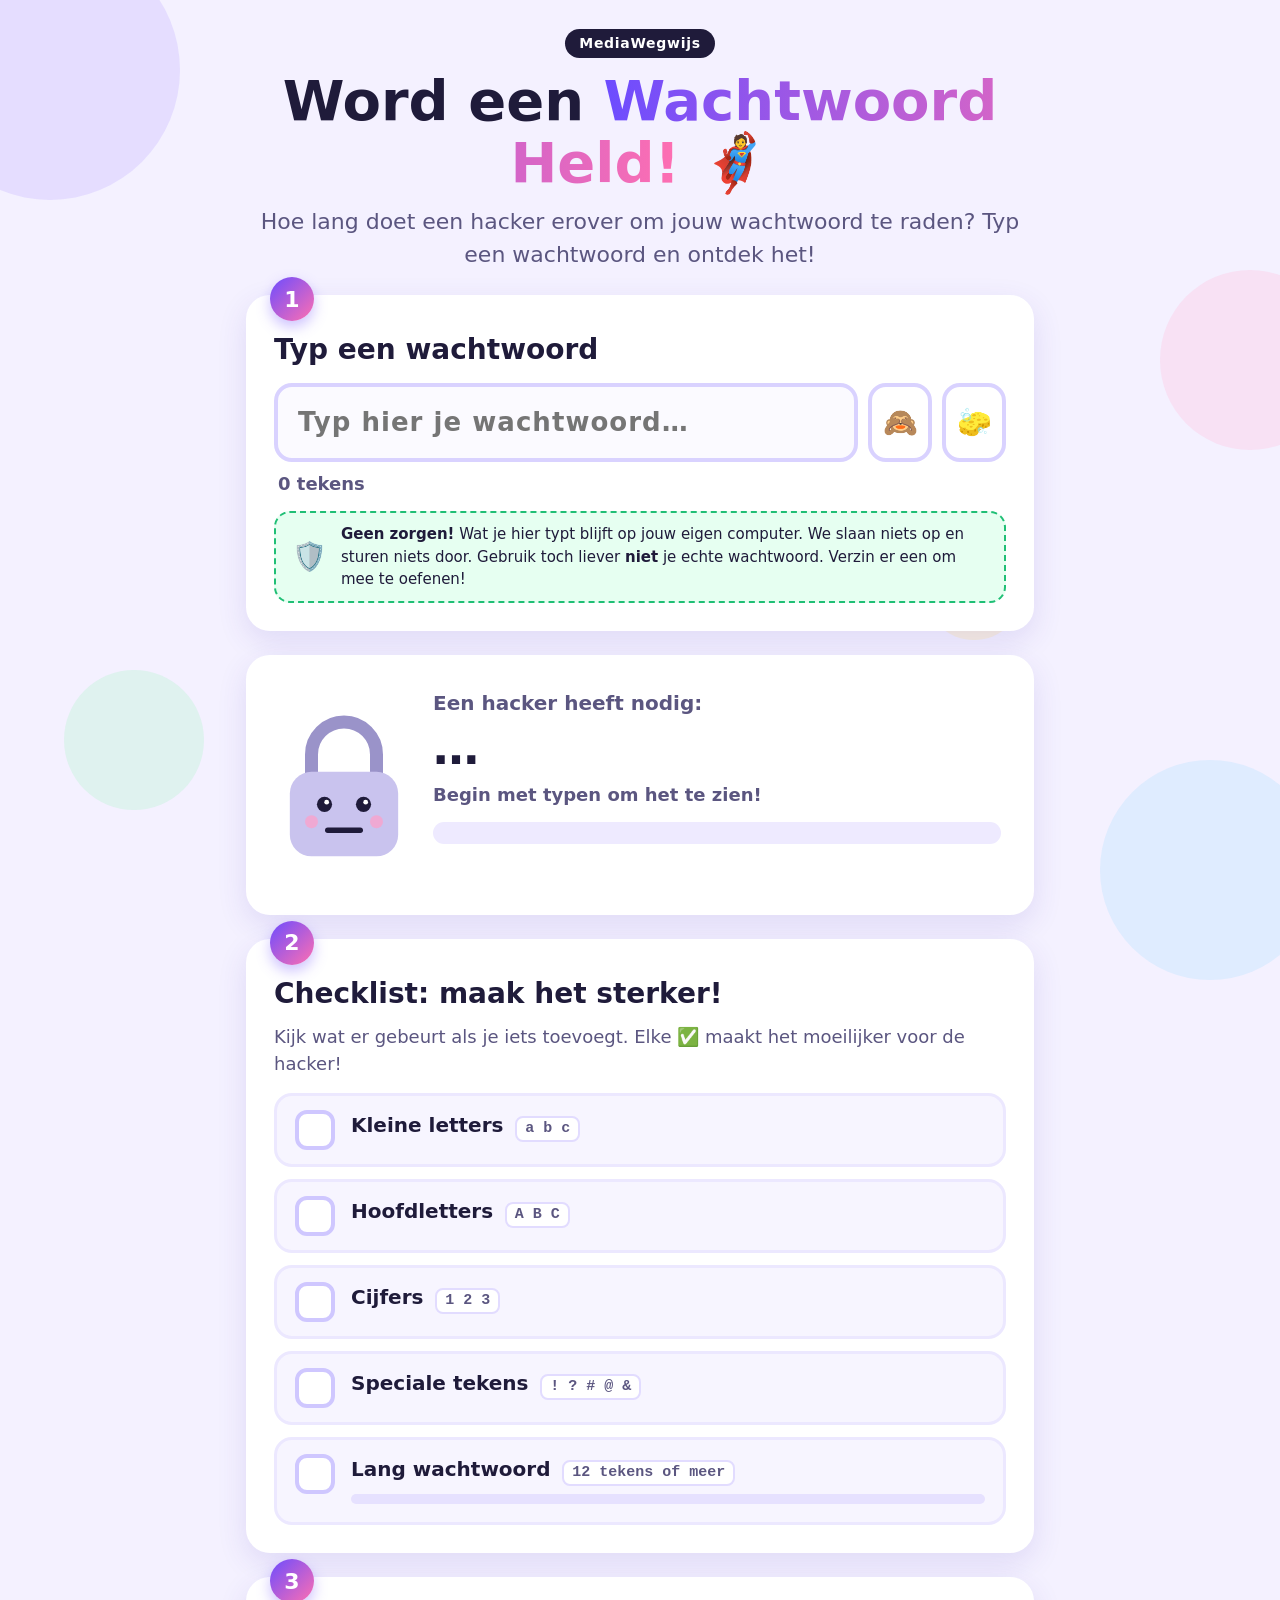
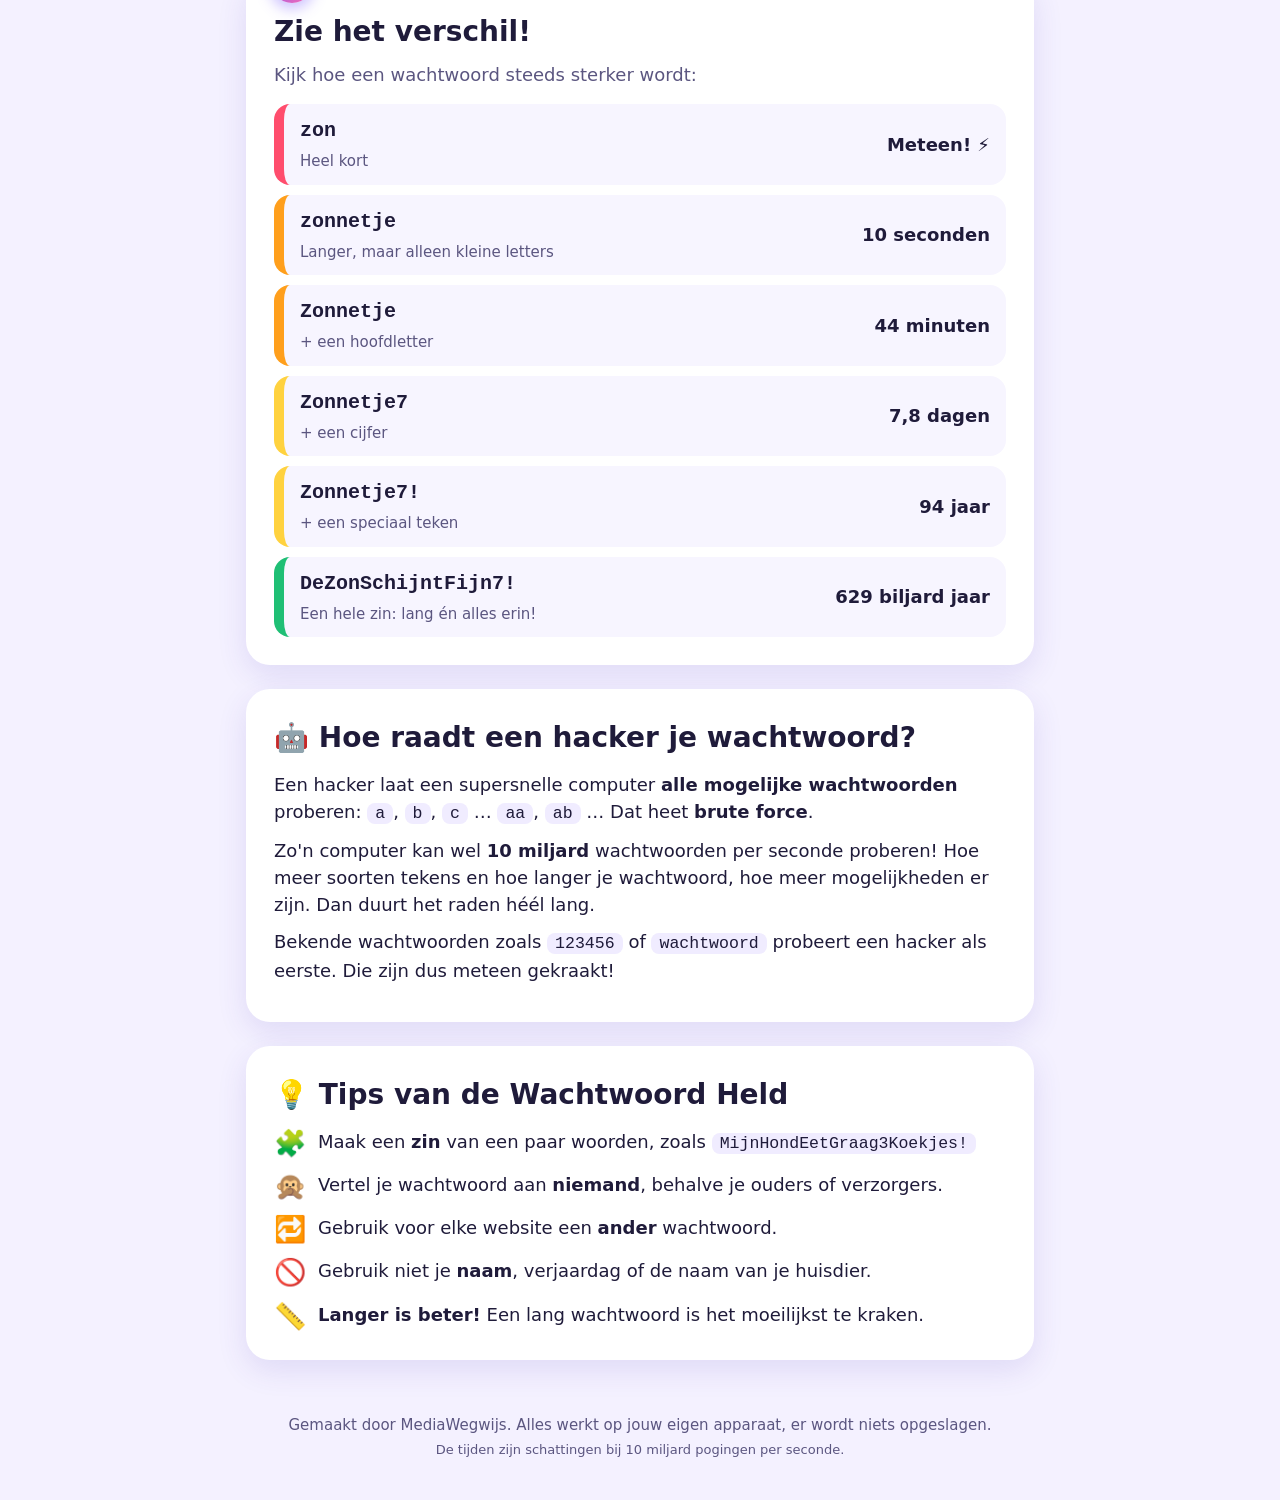
==== index.html @ 79ea448f "Wachtwoord Held website voor basisschoolkinderen Co-authored-by: Copilot <223556219+Copilot@users.no" ====
<!DOCTYPE html>
<html lang="nl">
<head>
  <meta charset="UTF-8">
  <meta name="viewport" content="width=device-width, initial-scale=1">
  <!-- Alles draait lokaal: geen verbindingen naar buiten toegestaan -->
  <meta http-equiv="Content-Security-Policy" content="default-src 'self'; connect-src 'none'; form-action 'none'; img-src 'self' data:; style-src 'self'; script-src 'self'; base-uri 'none'">
  <meta name="referrer" content="no-referrer">
  <meta name="description" content="Leer hoe je een supersterk wachtwoord maakt! Zie hoe lang een hacker erover doet om jouw wachtwoord te raden.">
  <title>Wachtwoord Held 🔐 MediaWegwijs</title>
  <link rel="icon" href="data:image/svg+xml,<svg xmlns='http://www.w3.org/2000/svg' viewBox='0 0 100 100'><text y='.9em' font-size='90'>🔐</text></svg>">
  <link rel="stylesheet" href="style.css">
</head>
<body>
  <div class="bg-shapes" aria-hidden="true">
    <span></span><span></span><span></span><span></span><span></span>
  </div>

  <header class="hero">
    <p class="badge">MediaWegwijs</p>
    <h1>Word een <span class="highlight">Wachtwoord Held!</span> 🦸</h1>
    <p class="lead">Hoe lang doet een hacker erover om jouw wachtwoord te raden? Typ een wachtwoord en ontdek het!</p>
  </header>

  <main>
    <!-- Stap 1 -->
    <section class="card step" aria-labelledby="stap1-titel">
      <div class="step-number" aria-hidden="true">1</div>
      <h2 id="stap1-titel">Typ een wachtwoord</h2>
      <div class="input-row">
        <label for="password" class="visually-hidden">Wachtwoord</label>
        <input id="password" type="password" placeholder="Typ hier je wachtwoord…"
               autocomplete="off" autocapitalize="off" autocorrect="off" spellcheck="false"
               data-lpignore="true" data-1p-ignore data-form-type="other" maxlength="128">
        <button type="button" id="toggle" class="icon-btn" aria-pressed="false" aria-label="Laat wachtwoord zien">
          <span aria-hidden="true">🙈</span>
        </button>
        <button type="button" id="clear" class="icon-btn" aria-label="Wis wachtwoord">
          <span aria-hidden="true">🧽</span>
        </button>
      </div>
      <p class="char-count"><span id="length">0</span> tekens</p>
      <div class="privacy" role="note">
        <span class="privacy-icon" aria-hidden="true">🛡️</span>
        <p><strong>Geen zorgen!</strong> Wat je hier typt blijft op jouw eigen computer. We slaan niets op en sturen niets door. Gebruik toch liever <strong>niet</strong> je echte wachtwoord. Verzin er een om mee te oefenen!</p>
      </div>
    </section>

    <!-- Resultaat -->
    <section class="card result" id="result" aria-labelledby="result-titel" data-level="none">
      <div class="mascot-wrap">
        <svg class="mascot" viewBox="0 0 120 140" aria-hidden="true">
          <path class="shackle" d="M30 62 V42 a30 30 0 0 1 60 0 V62" fill="none" stroke-width="12" stroke-linecap="round"/>
          <rect class="body" x="10" y="58" width="100" height="78" rx="20"/>
          <circle cx="42" cy="88" r="7" fill="#1f1b3a"/>
          <circle cx="78" cy="88" r="7" fill="#1f1b3a"/>
          <circle cx="44" cy="86" r="2.2" fill="#fff"/>
          <circle cx="80" cy="86" r="2.2" fill="#fff"/>
          <circle class="cheek" cx="30" cy="104" r="6"/>
          <circle class="cheek" cx="90" cy="104" r="6"/>
          <path id="mouth" d="M45 112 Q60 112 75 112" fill="none" stroke="#1f1b3a" stroke-width="5" stroke-linecap="round"/>
        </svg>
      </div>
      <div class="result-text">
        <h2 id="result-titel">Een hacker heeft nodig:</h2>
        <p class="crack-time" id="crack-time" aria-live="polite">…</p>
        <p class="crack-compare" id="crack-compare">Begin met typen om het te zien!</p>
        <div class="meter" role="meter" aria-label="Sterkte van het wachtwoord" aria-valuemin="0" aria-valuemax="4" aria-valuenow="0" id="meter">
          <div class="meter-fill" id="meter-fill"></div>
        </div>
        <p class="strength-label" id="strength-label">&nbsp;</p>
        <p class="warning" id="warning" hidden></p>
      </div>
    </section>

    <!-- Stap 2 -->
    <section class="card step" aria-labelledby="stap2-titel">
      <div class="step-number" aria-hidden="true">2</div>
      <h2 id="stap2-titel">Checklist: maak het sterker!</h2>
      <p class="sub">Kijk wat er gebeurt als je iets toevoegt. Elke ✅ maakt het moeilijker voor de hacker!</p>
      <ul class="checklist" id="checklist">
        <li data-check="lower">
          <span class="check" aria-hidden="true"></span>
          <div>
            <strong>Kleine letters</strong> <span class="example">a b c</span>
            <p class="gain"></p>
          </div>
        </li>
        <li data-check="upper">
          <span class="check" aria-hidden="true"></span>
          <div>
            <strong>Hoofdletters</strong> <span class="example">A B C</span>
            <p class="gain"></p>
          </div>
        </li>
        <li data-check="digit">
          <span class="check" aria-hidden="true"></span>
          <div>
            <strong>Cijfers</strong> <span class="example">1 2 3</span>
            <p class="gain"></p>
          </div>
        </li>
        <li data-check="symbol">
          <span class="check" aria-hidden="true"></span>
          <div>
            <strong>Speciale tekens</strong> <span class="example">! ? # @ &amp;</span>
            <p class="gain"></p>
          </div>
        </li>
        <li data-check="long">
          <span class="check" aria-hidden="true"></span>
          <div>
            <strong>Lang wachtwoord</strong> <span class="example">12 tekens of meer</span>
            <div class="length-bar" aria-hidden="true"><div class="length-fill" id="length-fill"></div></div>
            <p class="gain"></p>
          </div>
        </li>
      </ul>
      <p class="all-done" id="all-done" hidden>🎉 Wauw! Alles afgevinkt. Jij bent een echte Wachtwoord Held!</p>
    </section>

    <!-- Stap 3 -->
    <section class="card step" aria-labelledby="stap3-titel">
      <div class="step-number" aria-hidden="true">3</div>
      <h2 id="stap3-titel">Zie het verschil!</h2>
      <p class="sub">Kijk hoe een wachtwoord steeds sterker wordt:</p>
      <ol class="ladder" id="ladder"></ol>
    </section>

    <!-- Uitleg -->
    <section class="card info" aria-labelledby="hoe-titel">
      <h2 id="hoe-titel">🤖 Hoe raadt een hacker je wachtwoord?</h2>
      <p>Een hacker laat een supersnelle computer <strong>alle mogelijke wachtwoorden</strong> proberen: <code>a</code>, <code>b</code>, <code>c</code> … <code>aa</code>, <code>ab</code> … Dat heet <strong>brute force</strong>.</p>
      <p>Zo'n computer kan wel <strong>10 miljard</strong> wachtwoorden per seconde proberen! Hoe meer soorten tekens en hoe langer je wachtwoord, hoe meer mogelijkheden er zijn. Dan duurt het raden héél lang.</p>
      <p>Bekende wachtwoorden zoals <code>123456</code> of <code>wachtwoord</code> probeert een hacker als eerste. Die zijn dus meteen gekraakt!</p>
    </section>

    <section class="card tips" aria-labelledby="tips-titel">
      <h2 id="tips-titel">💡 Tips van de Wachtwoord Held</h2>
      <ul class="tip-list">
        <li><span class="tip-icon" aria-hidden="true">🧩</span><span>Maak een <strong>zin</strong> van een paar woorden, zoals <code>MijnHondEetGraag3Koekjes!</code></span></li>
        <li><span class="tip-icon" aria-hidden="true">🙊</span><span>Vertel je wachtwoord aan <strong>niemand</strong>, behalve je ouders of verzorgers.</span></li>
        <li><span class="tip-icon" aria-hidden="true">🔁</span><span>Gebruik voor elke website een <strong>ander</strong> wachtwoord.</span></li>
        <li><span class="tip-icon" aria-hidden="true">🚫</span><span>Gebruik niet je <strong>naam</strong>, verjaardag of de naam van je huisdier.</span></li>
        <li><span class="tip-icon" aria-hidden="true">📏</span><span><strong>Langer is beter!</strong> Een lang wachtwoord is het moeilijkst te kraken.</span></li>
      </ul>
    </section>
  </main>

  <footer>
    <p>Gemaakt door MediaWegwijs. Alles werkt op jouw eigen apparaat, er wordt niets opgeslagen.</p>
    <p class="small">De tijden zijn schattingen bij 10 miljard pogingen per seconde.</p>
  </footer>

  <div id="confetti" aria-hidden="true"></div>
  <script src="script.js"></script>
</body>
</html>
---- style.css ----
:root {
  --bg: #f4f1ff;
  --ink: #1f1b3a;
  --muted: #5b5680;
  --card: #ffffff;
  --primary: #6c4cff;
  --primary-2: #ff6fb1;
  --lvl-0: #ff4d6d;
  --lvl-1: #ff9f1c;
  --lvl-2: #ffd23f;
  --lvl-3: #7bd389;
  --lvl-4: #1fbf75;
  --radius: 24px;
  --shadow: 0 10px 30px rgba(76, 52, 180, 0.12);
  --font: "Nunito", "Trebuchet MS", "Segoe UI", system-ui, -apple-system, sans-serif;
}

* { box-sizing: border-box; }

html { scroll-behavior: smooth; }

body {
  margin: 0;
  font-family: var(--font);
  color: var(--ink);
  background: var(--bg);
  line-height: 1.5;
  font-size: 18px;
  overflow-x: hidden;
}

.visually-hidden {
  position: absolute !important;
  width: 1px; height: 1px;
  overflow: hidden; clip: rect(0 0 0 0);
  white-space: nowrap;
}

/* Achtergrond-bubbels */
.bg-shapes { position: fixed; inset: 0; z-index: -1; pointer-events: none; }
.bg-shapes span {
  position: absolute; border-radius: 50%; opacity: .35;
  animation: float 14s ease-in-out infinite;
}
.bg-shapes span:nth-child(1) { width: 260px; height: 260px; background: #c9b8ff; top: -60px; left: -80px; }
.bg-shapes span:nth-child(2) { width: 180px; height: 180px; background: #ffc2e0; top: 30%; right: -60px; animation-delay: -3s; }
.bg-shapes span:nth-child(3) { width: 140px; height: 140px; background: #b8f2d0; bottom: 10%; left: 5%; animation-delay: -6s; }
.bg-shapes span:nth-child(4) { width: 100px; height: 100px; background: #ffe9a8; top: 60%; right: 20%; animation-delay: -9s; }
.bg-shapes span:nth-child(5) { width: 220px; height: 220px; background: #b8e3ff; bottom: -80px; right: -40px; animation-delay: -2s; }

@keyframes float {
  0%, 100% { transform: translateY(0) scale(1); }
  50% { transform: translateY(-25px) scale(1.05); }
}

/* Hero */
.hero {
  text-align: center;
  padding: 28px 20px 8px;
  max-width: 820px;
  margin: 0 auto;
}
.badge {
  display: inline-block;
  background: var(--ink); color: #fff;
  padding: 4px 14px; border-radius: 999px;
  font-size: 14px; font-weight: 800; letter-spacing: .05em;
  margin: 0 0 12px;
}
h1 {
  font-size: clamp(32px, 6vw, 56px);
  line-height: 1.1;
  margin: 0 0 12px;
  font-weight: 900;
}
.highlight {
  background: linear-gradient(90deg, var(--primary), var(--primary-2));
  -webkit-background-clip: text; background-clip: text;
  color: transparent;
}
.lead { font-size: clamp(18px, 2.4vw, 22px); color: var(--muted); margin: 0; }

main {
  max-width: 820px;
  margin: 0 auto;
  padding: 16px 16px 40px;
  display: grid;
  grid-template-columns: minmax(0, 1fr);
  gap: 24px;
}

/* Privacy */
.privacy {
  display: flex; gap: 14px; align-items: center;
  margin-top: 14px;
  background: #e6fff1; border: 2px dashed #1fbf75;
  border-radius: 16px;
  padding: 10px 16px;
  font-size: 15px;
}
.privacy p { margin: 0; }
.privacy-icon { font-size: 28px; }

/* Cards */
.card {
  position: relative;
  background: var(--card);
  border-radius: var(--radius);
  padding: 28px;
  box-shadow: var(--shadow);
}
.card h2 { margin: 0 0 12px; font-size: clamp(22px, 3vw, 28px); font-weight: 900; }
.sub { margin: -4px 0 16px; color: var(--muted); }

.step { padding-top: 34px; }
.step-number {
  position: absolute; top: -18px; left: 24px;
  width: 44px; height: 44px; border-radius: 50%;
  display: grid; place-items: center;
  background: linear-gradient(135deg, var(--primary), var(--primary-2));
  color: #fff; font-weight: 900; font-size: 22px;
  box-shadow: 0 6px 14px rgba(108, 76, 255, .35);
}

/* Input */
.input-row { display: flex; gap: 10px; }
#password {
  flex: 1; min-width: 0;
  font: inherit; font-size: clamp(20px, 3.5vw, 26px); font-weight: 700;
  padding: 16px 20px;
  border: 4px solid #d9d2ff; border-radius: 18px;
  outline: none;
  color: var(--ink);
  background: #fbfaff;
  transition: border-color .2s, box-shadow .2s;
  letter-spacing: .04em;
}
#password:focus { border-color: var(--primary); box-shadow: 0 0 0 6px rgba(108, 76, 255, .18); }
.icon-btn {
  flex: none;
  width: 64px;
  font-size: 28px;
  border: 4px solid #d9d2ff; border-radius: 18px;
  background: #fff; cursor: pointer;
  transition: transform .15s, border-color .2s;
}
.icon-btn:hover { transform: translateY(-2px) rotate(-4deg); border-color: var(--primary); }
.icon-btn:active { transform: scale(.95); }
.icon-btn:focus-visible { outline: 4px solid var(--primary); outline-offset: 2px; }
.char-count { margin: 8px 4px 0; color: var(--muted); font-weight: 700; }

/* Resultaat */
.result {
  display: flex; gap: 24px; align-items: center;
  border: 5px solid transparent;
  transition: border-color .3s, background .3s;
}
.result-text { flex: 1; min-width: 0; }
.result h2 { font-size: 20px; color: var(--muted); margin-bottom: 4px; }
.crack-time {
  font-size: clamp(30px, 5.5vw, 46px);
  font-weight: 900;
  margin: 0;
  line-height: 1.15;
  word-break: break-word;
}
.crack-time.pop { animation: pop .3s ease; }
@keyframes pop { 50% { transform: scale(1.06); } }
.crack-compare { margin: 6px 0 14px; color: var(--muted); font-weight: 700; }

.meter {
  height: 22px; border-radius: 999px;
  background: #eeeaff; overflow: hidden;
}
.meter-fill {
  height: 100%; width: 0;
  border-radius: 999px;
  background: var(--lvl-0);
  transition: width .4s cubic-bezier(.3, 1.4, .5, 1), background .3s;
}
.strength-label { font-weight: 900; font-size: 20px; margin: 8px 0 0; }
.warning {
  margin: 12px 0 0;
  background: #ffe3e8; color: #a3122e;
  border-radius: 14px; padding: 10px 14px; font-weight: 700;
}

.mascot-wrap { flex: none; width: 130px; }
.mascot { width: 100%; height: auto; display: block; transition: transform .3s; }
.mascot .shackle { stroke: #9a93c9; transition: transform .4s; transform-origin: 90px 62px; }
.mascot .body { fill: #c9c3ee; transition: fill .3s; }
.mascot .cheek { fill: #ff9ec7; opacity: .7; }

.result[data-level="0"] { border-color: var(--lvl-0); }
.result[data-level="1"] { border-color: var(--lvl-1); }
.result[data-level="2"] { border-color: var(--lvl-2); }
.result[data-level="3"] { border-color: var(--lvl-3); }
.result[data-level="4"] { border-color: var(--lvl-4); }
.result[data-level="0"] .mascot .body { fill: var(--lvl-0); }
.result[data-level="1"] .mascot .body { fill: var(--lvl-1); }
.result[data-level="2"] .mascot .body { fill: var(--lvl-2); }
.result[data-level="3"] .mascot .body { fill: var(--lvl-3); }
.result[data-level="4"] .mascot .body { fill: var(--lvl-4); }
/* Zwak wachtwoord: slot staat open en trilt */
.result[data-level="0"] .mascot .shackle,
.result[data-level="1"] .mascot .shackle { transform: rotate(25deg) translateY(-6px); }
.result[data-level="0"] .mascot { animation: shake .5s ease-in-out infinite; }
.result[data-level="4"] .mascot { animation: bounce 1.2s ease-in-out infinite; }
@keyframes shake { 25% { transform: rotate(-4deg); } 75% { transform: rotate(4deg); } }
@keyframes bounce { 50% { transform: translateY(-8px); } }

/* Checklist */
.checklist { list-style: none; margin: 0; padding: 0; display: grid; gap: 12px; }
.checklist li {
  display: flex; gap: 16px; align-items: flex-start;
  padding: 14px 18px;
  border-radius: 18px;
  background: #f7f5ff;
  border: 3px solid #ece8ff;
  transition: background .3s, border-color .3s, transform .3s;
}
.checklist li.done { background: #e9fbf0; border-color: #9be3b8; }
.checklist li.done.just-done { animation: celebrate .6s ease; }
@keyframes celebrate {
  30% { transform: scale(1.04) rotate(-1deg); }
  60% { transform: scale(.98) rotate(1deg); }
}
.check {
  flex: none;
  width: 40px; height: 40px; border-radius: 12px;
  border: 4px solid #cfc7ff; background: #fff;
  display: grid; place-items: center;
  font-size: 22px; font-weight: 900; color: #fff;
  transition: background .3s, border-color .3s, transform .3s;
}
.checklist li.done .check { background: var(--lvl-4); border-color: var(--lvl-4); transform: rotate(-8deg); }
.checklist li.done .check::after { content: "✓"; }
.checklist li > div { flex: 1; min-width: 0; }
.checklist strong { font-size: 20px; }
.example {
  display: inline-block; margin-left: 6px;
  background: #fff; border: 2px solid #e2dcff; border-radius: 8px;
  padding: 0 8px; font-size: 15px; font-weight: 700; color: var(--muted);
  font-family: ui-monospace, "Cascadia Mono", Consolas, monospace;
}
.gain { margin: 4px 0 0; font-size: 16px; color: var(--muted); }
.gain b { color: var(--primary); }
.checklist li.done .gain { color: #157a4b; }

.length-bar { height: 10px; border-radius: 999px; background: #e6e1ff; margin-top: 8px; overflow: hidden; }
.length-fill { height: 100%; width: 0; background: linear-gradient(90deg, var(--primary), var(--primary-2)); transition: width .3s; border-radius: 999px; }
.checklist li.done .length-fill { background: var(--lvl-4); }

.all-done {
  margin: 18px 0 0; padding: 14px 18px;
  border-radius: 18px;
  background: linear-gradient(90deg, #fff3b0, #ffd6ec);
  font-weight: 900; font-size: 20px; text-align: center;
}

/* Ladder */
.ladder { list-style: none; padding: 0; margin: 0; display: grid; gap: 10px; }
.ladder li {
  display: grid;
  grid-template-columns: minmax(0, 1fr) auto;
  gap: 4px 16px; align-items: center;
  padding: 12px 16px; border-radius: 16px;
  background: #f7f5ff;
  border-left: 10px solid var(--c, #ccc);
}
.ladder code { font-size: 20px; font-weight: 800; word-break: break-all; }
.ladder .what { grid-column: 1; font-size: 15px; color: var(--muted); }
.ladder .time { grid-column: 2; grid-row: 1 / span 2; font-weight: 900; text-align: right; }

/* Info & tips */
.info p { margin: 0 0 10px; }
.info code, .tips code {
  background: #f0ecff; padding: 1px 8px; border-radius: 8px;
  font-family: ui-monospace, "Cascadia Mono", Consolas, monospace;
  font-size: .92em;
}
.tip-list { list-style: none; margin: 0; padding: 0; display: grid; gap: 12px; }
.tip-list li { display: flex; gap: 12px; align-items: flex-start; }
.tip-icon { flex: none; font-size: 26px; line-height: 1.2; }

footer { text-align: center; color: var(--muted); padding: 10px 20px 40px; font-size: 15px; }
footer p { margin: 4px 0; }
footer .small { font-size: 13px; }

/* Confetti */
#confetti { position: fixed; inset: 0; pointer-events: none; overflow: hidden; z-index: 10; }
.confetti-piece {
  position: absolute; top: -20px;
  width: 12px; height: 18px; border-radius: 3px;
  animation: fall linear forwards;
}
@keyframes fall {
  to { transform: translateY(110vh) rotate(720deg); opacity: .8; }
}

@media (max-width: 600px) {
  body { font-size: 17px; }
  .card { padding: 22px 18px; }
  .step { padding-top: 32px; }
  .result { flex-direction: column; text-align: center; }
  .mascot-wrap { width: 100px; }
  .icon-btn { width: 52px; font-size: 22px; }
  #password { padding: 14px; }
  .ladder li { grid-template-columns: 1fr; }
  .ladder .time { grid-column: 1; grid-row: auto; text-align: left; }
}

@media (prefers-reduced-motion: reduce) {
  *, *::before, *::after { animation: none !important; transition: none !important; }
}
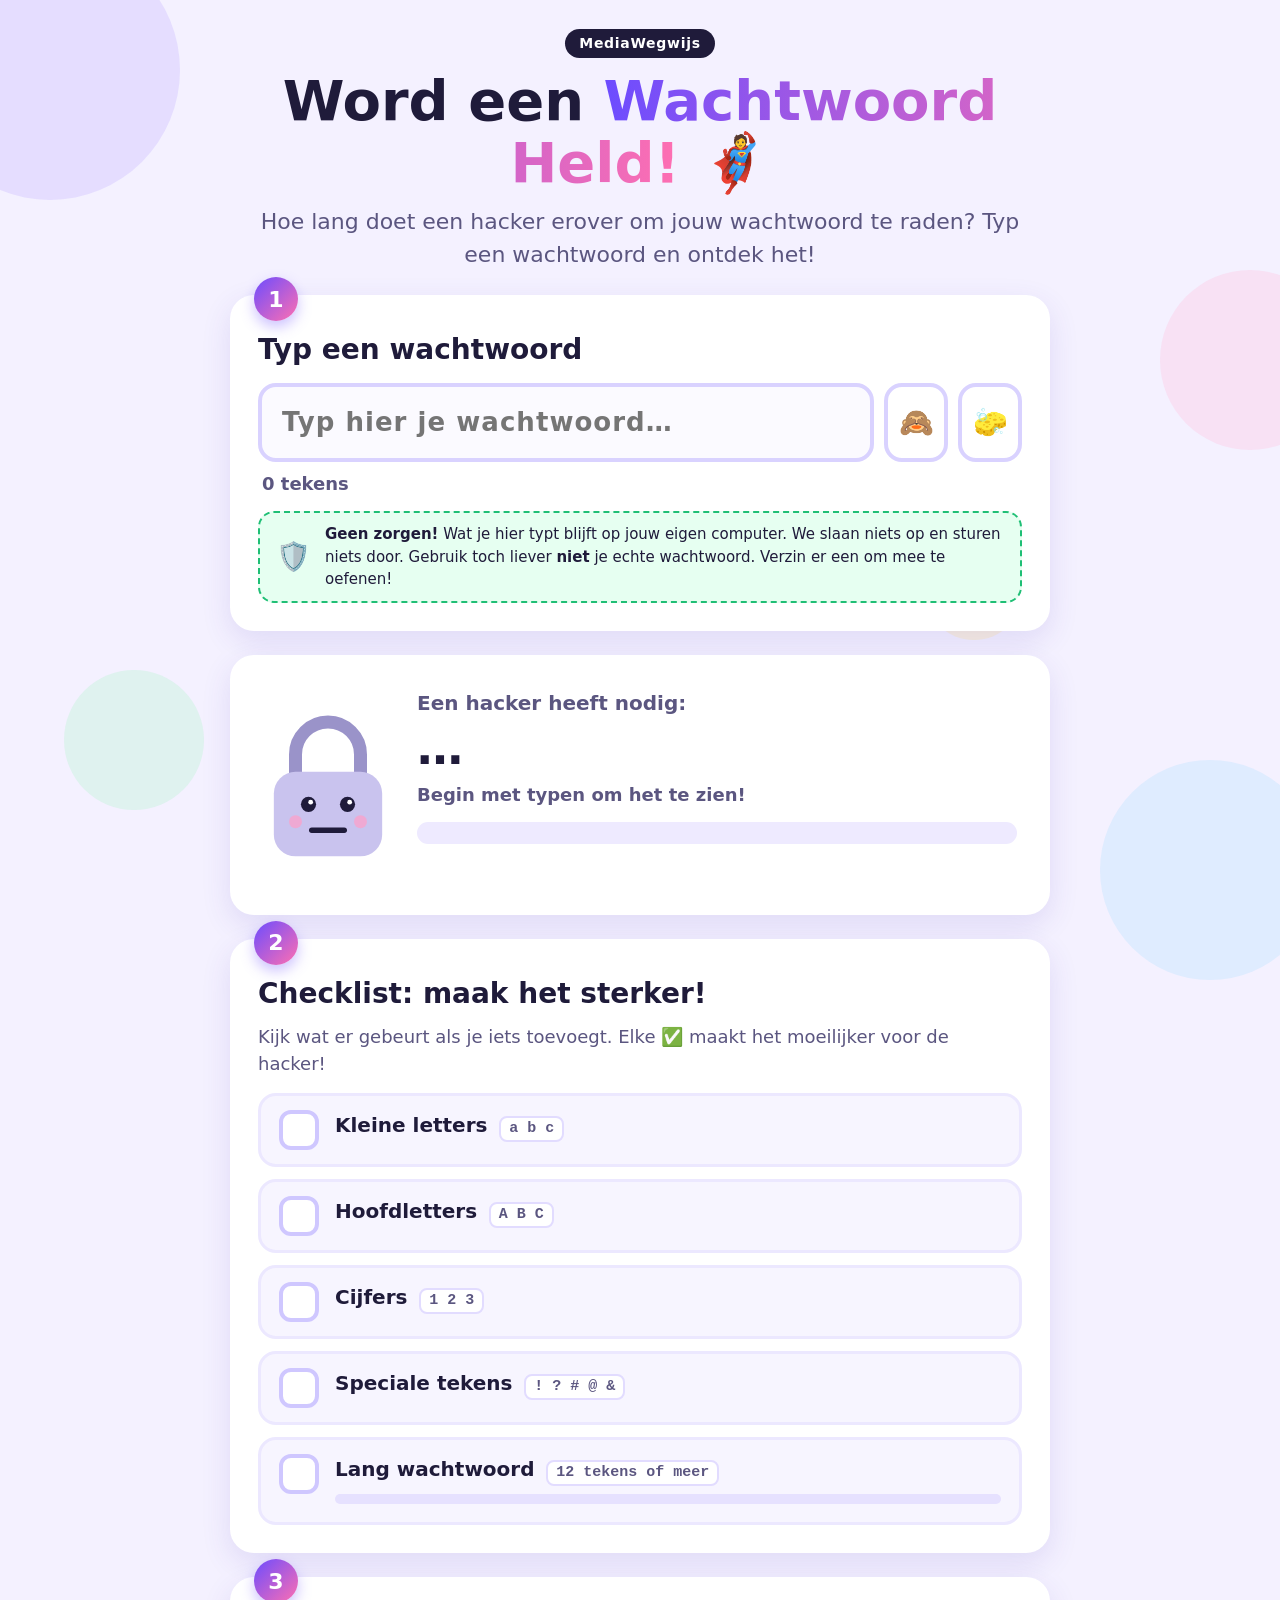
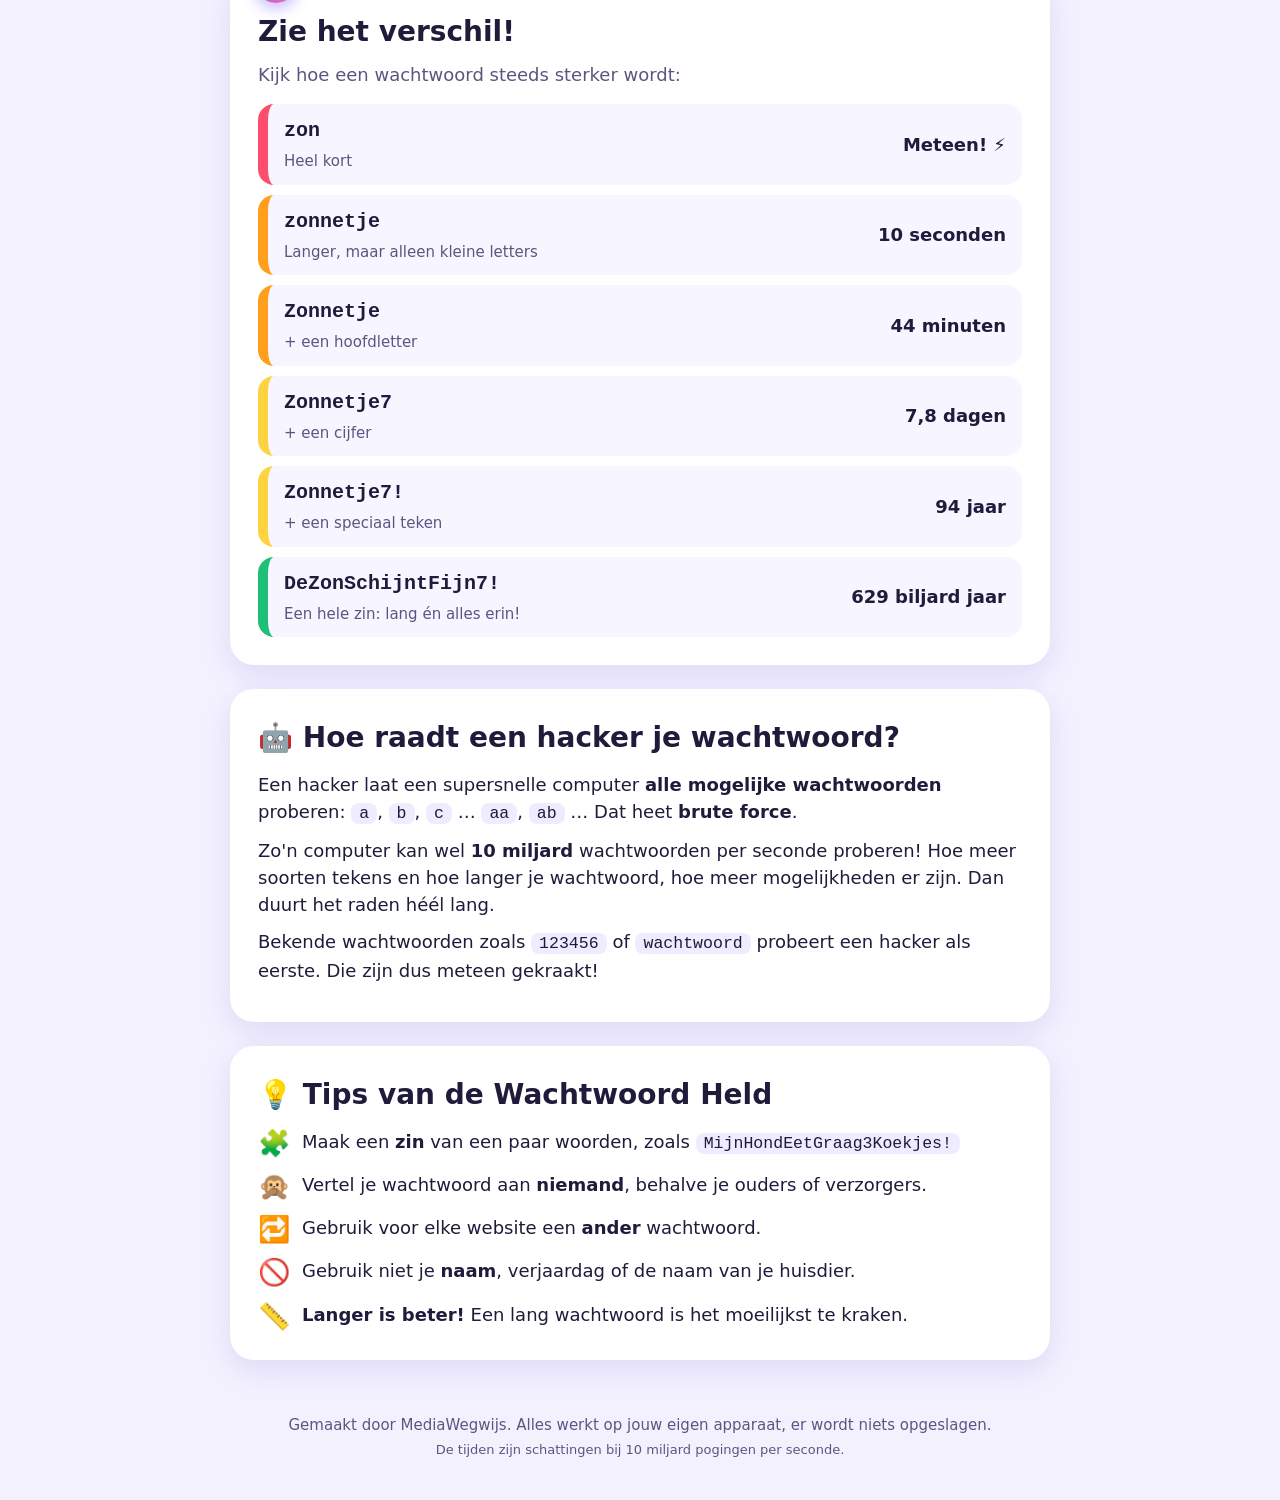
==== commit 31c846b0: "Typmodus met animatie: typveld en slotje schuiven naast elkaar Co-authored-by: Copilot <223556219+Co" ====
--- a/index.html
+++ b/index.html
@@ -4,11 +4,14 @@
   <meta charset="UTF-8">
   <meta name="viewport" content="width=device-width, initial-scale=1">
   <!-- Alles draait lokaal: geen verbindingen naar buiten toegestaan -->
-  <meta http-equiv="Content-Security-Policy" content="default-src 'self'; connect-src 'none'; form-action 'none'; img-src 'self' data:; style-src 'self'; script-src 'self'; base-uri 'none'">
+  <meta http-equiv="Content-Security-Policy" content="default-src 'self'; connect-src 'none'; form-action 'none'; img-src 'self'; manifest-src 'self'; style-src 'self'; script-src 'self'; base-uri 'none'">
   <meta name="referrer" content="no-referrer">
   <meta name="description" content="Leer hoe je een supersterk wachtwoord maakt! Zie hoe lang een hacker erover doet om jouw wachtwoord te raden.">
   <title>Wachtwoord Held 🔐 MediaWegwijs</title>
-  <link rel="icon" href="data:image/svg+xml,<svg xmlns='http://www.w3.org/2000/svg' viewBox='0 0 100 100'><text y='.9em' font-size='90'>🔐</text></svg>">
+  <link rel="icon" href="favicon.svg" type="image/svg+xml">
+  <link rel="apple-touch-icon" href="apple-touch-icon.png">
+  <link rel="manifest" href="manifest.webmanifest">
+  <meta name="theme-color" content="#6c4cff">
   <link rel="stylesheet" href="style.css">
 </head>
 <body>
@@ -23,8 +26,9 @@
   </header>
 
   <main>
+    <div class="play" id="play">
     <!-- Stap 1 -->
-    <section class="card step" aria-labelledby="stap1-titel">
+    <section class="card step typer" aria-labelledby="stap1-titel">
       <div class="step-number" aria-hidden="true">1</div>
       <h2 id="stap1-titel">Typ een wachtwoord</h2>
       <div class="input-row">
@@ -39,7 +43,14 @@
           <span aria-hidden="true">🧽</span>
         </button>
       </div>
-      <p class="char-count"><span id="length">0</span> tekens</p>
+      <p class="char-count"><span><span id="length">0</span> tekens</span><span class="mini-privacy">🛡️ Wordt nergens opgeslagen</span></p>
+      <ul class="mini-checks" aria-hidden="true">
+        <li data-check="lower">abc</li>
+        <li data-check="upper">ABC</li>
+        <li data-check="digit">123</li>
+        <li data-check="symbol">!?#</li>
+        <li data-check="long">12+ <span class="mini-len" id="mini-len">0/12</span></li>
+      </ul>
       <div class="privacy" role="note">
         <span class="privacy-icon" aria-hidden="true">🛡️</span>
         <p><strong>Geen zorgen!</strong> Wat je hier typt blijft op jouw eigen computer. We slaan niets op en sturen niets door. Gebruik toch liever <strong>niet</strong> je echte wachtwoord. Verzin er een om mee te oefenen!</p>
@@ -70,8 +81,10 @@
         </div>
         <p class="strength-label" id="strength-label">&nbsp;</p>
         <p class="warning" id="warning" hidden></p>
+        <p class="next-tip" id="next-tip" hidden></p>
       </div>
     </section>
+    </div>
 
     <!-- Stap 2 -->
     <section class="card step" aria-labelledby="stap2-titel">
--- a/style.css
+++ b/style.css
@@ -88,6 +88,7 @@
   grid-template-columns: minmax(0, 1fr);
   gap: 24px;
 }
+.play { display: grid; grid-template-columns: minmax(0, 1fr); gap: 24px; }
 
 /* Privacy */
 .privacy {
@@ -147,7 +148,39 @@
 .icon-btn:hover { transform: translateY(-2px) rotate(-4deg); border-color: var(--primary); }
 .icon-btn:active { transform: scale(.95); }
 .icon-btn:focus-visible { outline: 4px solid var(--primary); outline-offset: 2px; }
-.char-count { margin: 8px 4px 0; color: var(--muted); font-weight: 700; }
+.char-count {
+  display: flex; justify-content: space-between; gap: 12px; flex-wrap: wrap;
+  margin: 8px 4px 0; color: var(--muted); font-weight: 700;
+}
+.mini-privacy { display: none; color: #157a4b; font-size: 15px; }
+
+/* Mini-checklist: zichtbaar tijdens het typen */
+.mini-checks {
+  display: none;
+  list-style: none; padding: 0; margin: 12px 0 0;
+  gap: 8px;
+}
+.mini-checks li {
+  flex: 1 1 0; min-width: 0;
+  text-align: center; white-space: nowrap;
+  padding: 8px 4px; border-radius: 12px;
+  background: #f7f5ff; border: 3px solid #ece8ff; color: var(--muted);
+  font-weight: 900; font-size: 16px;
+  font-family: ui-monospace, "Cascadia Mono", Consolas, monospace;
+  transition: background .25s, border-color .25s, color .25s, transform .25s;
+}
+.mini-checks li.done { background: var(--lvl-4); border-color: var(--lvl-4); color: #fff; }
+.mini-checks li.done::before { content: "✓ "; }
+.mini-checks li.just-done { animation: celebrate .5s ease; }
+.mini-len { font-size: 12px; opacity: .85; }
+.mini-checks li.done .mini-len { display: none; }
+
+/* Typmodus: alles wat niet nodig is gaat weg zodat het resultaat in beeld blijft */
+body.typing .hero,
+body.typing .privacy { display: none; }
+body.typing .mini-privacy { display: inline; }
+body.typing .mini-checks { display: flex; }
+body.typing main { padding-top: 30px; }
 
 /* Resultaat */
 .result {
@@ -179,6 +212,12 @@
   transition: width .4s cubic-bezier(.3, 1.4, .5, 1), background .3s;
 }
 .strength-label { font-weight: 900; font-size: 20px; margin: 8px 0 0; }
+.next-tip {
+  margin: 10px 0 0;
+  background: #f0ecff; color: var(--ink);
+  border-radius: 14px; padding: 8px 12px; font-weight: 700; font-size: 16px;
+}
+.next-tip b { color: var(--primary); }
 .warning {
   margin: 12px 0 0;
   background: #ffe3e8; color: #a3122e;
@@ -307,7 +346,43 @@
   .icon-btn { width: 52px; font-size: 22px; }
   #password { padding: 14px; }
   .ladder li { grid-template-columns: 1fr; }
+  .mini-checks { gap: 5px; }
+  .mini-checks li { font-size: 14px; padding: 6px 2px; }
+  .mini-len { display: none; }
   .ladder .time { grid-column: 1; grid-row: auto; text-align: left; }
+}
+
+/* Brede schermen: onder elkaar, tijdens het typen naast elkaar (geanimeerd in script.js) */
+@media (min-width: 700px) {
+  main { max-width: 1120px; }
+  main > section,
+  .play { width: 100%; max-width: 820px; justify-self: center; }
+  .play .card { margin: 0; }
+
+  body.typing .play {
+    max-width: 1120px;
+    grid-template-columns: minmax(0, 1fr) minmax(0, 1fr);
+    gap: 20px; align-items: stretch;
+  }
+  body.typing .result { flex-direction: row; text-align: left; gap: 16px; padding: 18px 22px; }
+  body.typing .mascot-wrap { width: 100px; }
+  body.typing .crack-time { font-size: clamp(26px, 3.4vw, 40px); }
+  body.typing .icon-btn { width: 56px; font-size: 24px; }
+  body.typing #password { font-size: 21px; padding: 14px 16px; }
+  body.typing .card.step.typer { padding: 26px 22px 18px; }
+  body.typing .typer h2 { font-size: 20px; margin-bottom: 8px; }
+  body.typing .result h2 { font-size: 17px; }
+  body.typing .crack-compare { margin: 2px 0 8px; font-size: 16px; }
+  body.typing .strength-label { margin-top: 4px; font-size: 18px; }
+  body.typing .next-tip { margin-top: 6px; font-size: 15px; padding: 6px 10px; }
+}
+
+/* Lage schermen (bijv. tablet met toetsenbord open) */
+@media (min-width: 700px) and (max-height: 820px) {
+  body.typing main { padding-top: 24px; }
+  body.typing #password { padding: 10px 16px; }
+  body.typing .icon-btn { width: 50px; }
+  body.typing .mascot-wrap { width: 80px; }
 }
 
 @media (prefers-reduced-motion: reduce) {
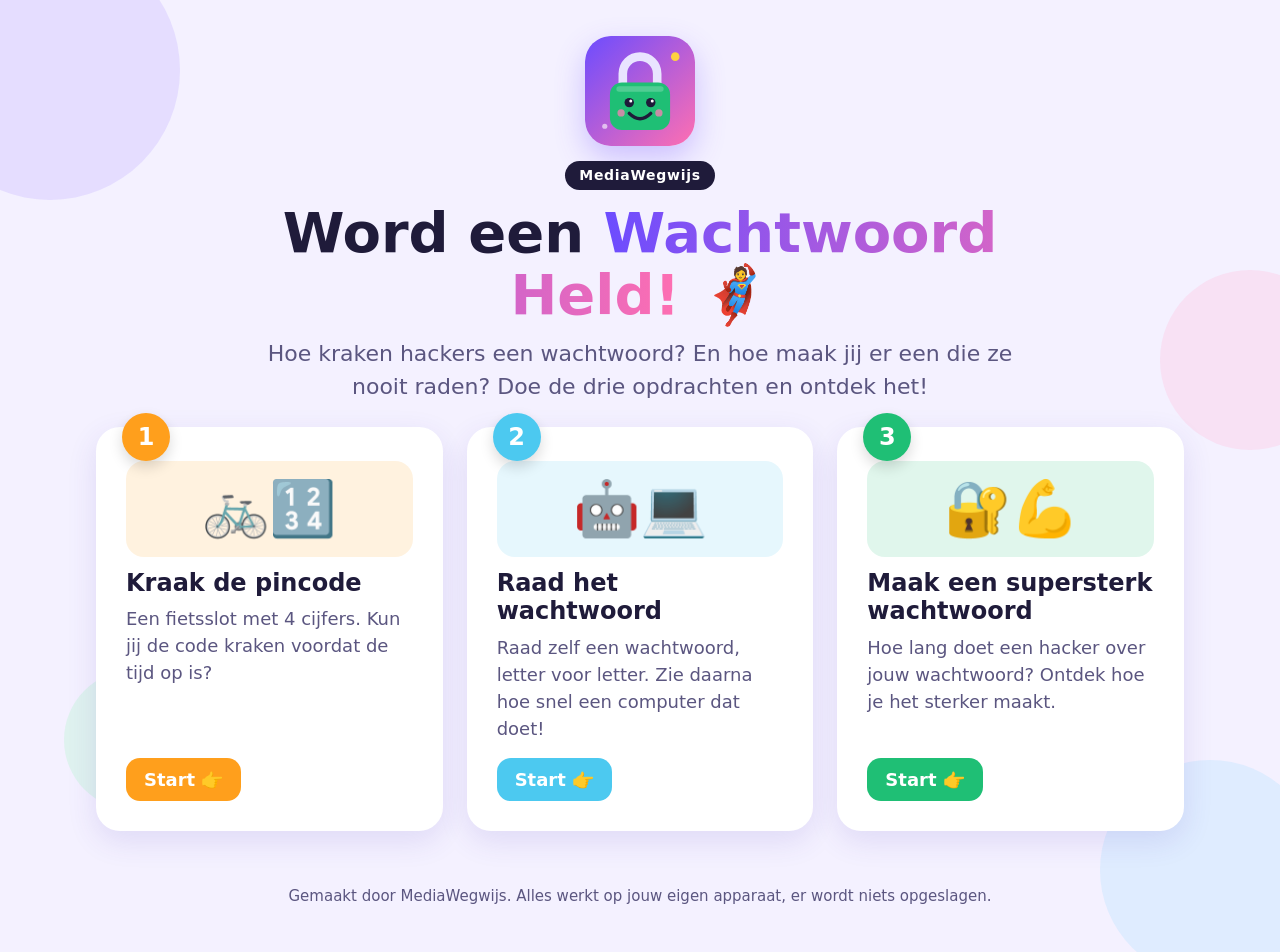
==== commit 76db3b1c: "Drie opdrachten: pincode kraken, brute force en sterk wachtwoord Startpagina met drie opdrachten. Op" ====
--- a/index.html
+++ b/index.html
@@ -3,169 +3,63 @@
 <head>
   <meta charset="UTF-8">
   <meta name="viewport" content="width=device-width, initial-scale=1">
-  <!-- Alles draait lokaal: geen verbindingen naar buiten toegestaan -->
   <meta http-equiv="Content-Security-Policy" content="default-src 'self'; connect-src 'none'; form-action 'none'; img-src 'self'; manifest-src 'self'; style-src 'self'; script-src 'self'; base-uri 'none'">
   <meta name="referrer" content="no-referrer">
-  <meta name="description" content="Leer hoe je een supersterk wachtwoord maakt! Zie hoe lang een hacker erover doet om jouw wachtwoord te raden.">
+  <meta name="description" content="Drie opdrachten over wachtwoorden en hackers voor de basisschool. Kraak een pincode, raad een wachtwoord en maak een supersterk wachtwoord!">
   <title>Wachtwoord Held 🔐 MediaWegwijs</title>
   <link rel="icon" href="favicon.svg" type="image/svg+xml">
   <link rel="apple-touch-icon" href="apple-touch-icon.png">
   <link rel="manifest" href="manifest.webmanifest">
   <meta name="theme-color" content="#6c4cff">
-  <link rel="stylesheet" href="style.css">
+  <link rel="stylesheet" href="assets/base.css">
+  <link rel="stylesheet" href="assets/home.css">
 </head>
 <body>
   <div class="bg-shapes" aria-hidden="true">
     <span></span><span></span><span></span><span></span><span></span>
   </div>
 
-  <header class="hero">
+  <header class="hero home-hero">
+    <img src="favicon.svg" alt="" class="home-logo" width="120" height="120">
     <p class="badge">MediaWegwijs</p>
     <h1>Word een <span class="highlight">Wachtwoord Held!</span> 🦸</h1>
-    <p class="lead">Hoe lang doet een hacker erover om jouw wachtwoord te raden? Typ een wachtwoord en ontdek het!</p>
+    <p class="lead">Hoe kraken hackers een wachtwoord? En hoe maak jij er een die ze nooit raden? Doe de drie opdrachten en ontdek het!</p>
   </header>
 
-  <main>
-    <div class="play" id="play">
-    <!-- Stap 1 -->
-    <section class="card step typer" aria-labelledby="stap1-titel">
-      <div class="step-number" aria-hidden="true">1</div>
-      <h2 id="stap1-titel">Typ een wachtwoord</h2>
-      <div class="input-row">
-        <label for="password" class="visually-hidden">Wachtwoord</label>
-        <input id="password" type="password" placeholder="Typ hier je wachtwoord…"
-               autocomplete="off" autocapitalize="off" autocorrect="off" spellcheck="false"
-               data-lpignore="true" data-1p-ignore data-form-type="other" maxlength="128">
-        <button type="button" id="toggle" class="icon-btn" aria-pressed="false" aria-label="Laat wachtwoord zien">
-          <span aria-hidden="true">🙈</span>
-        </button>
-        <button type="button" id="clear" class="icon-btn" aria-label="Wis wachtwoord">
-          <span aria-hidden="true">🧽</span>
-        </button>
-      </div>
-      <p class="char-count"><span><span id="length">0</span> tekens</span><span class="mini-privacy">🛡️ Wordt nergens opgeslagen</span></p>
-      <ul class="mini-checks" aria-hidden="true">
-        <li data-check="lower">abc</li>
-        <li data-check="upper">ABC</li>
-        <li data-check="digit">123</li>
-        <li data-check="symbol">!?#</li>
-        <li data-check="long">12+ <span class="mini-len" id="mini-len">0/12</span></li>
-      </ul>
-      <div class="privacy" role="note">
-        <span class="privacy-icon" aria-hidden="true">🛡️</span>
-        <p><strong>Geen zorgen!</strong> Wat je hier typt blijft op jouw eigen computer. We slaan niets op en sturen niets door. Gebruik toch liever <strong>niet</strong> je echte wachtwoord. Verzin er een om mee te oefenen!</p>
-      </div>
-    </section>
-
-    <!-- Resultaat -->
-    <section class="card result" id="result" aria-labelledby="result-titel" data-level="none">
-      <div class="mascot-wrap">
-        <svg class="mascot" viewBox="0 0 120 140" aria-hidden="true">
-          <path class="shackle" d="M30 62 V42 a30 30 0 0 1 60 0 V62" fill="none" stroke-width="12" stroke-linecap="round"/>
-          <rect class="body" x="10" y="58" width="100" height="78" rx="20"/>
-          <circle cx="42" cy="88" r="7" fill="#1f1b3a"/>
-          <circle cx="78" cy="88" r="7" fill="#1f1b3a"/>
-          <circle cx="44" cy="86" r="2.2" fill="#fff"/>
-          <circle cx="80" cy="86" r="2.2" fill="#fff"/>
-          <circle class="cheek" cx="30" cy="104" r="6"/>
-          <circle class="cheek" cx="90" cy="104" r="6"/>
-          <path id="mouth" d="M45 112 Q60 112 75 112" fill="none" stroke="#1f1b3a" stroke-width="5" stroke-linecap="round"/>
-        </svg>
-      </div>
-      <div class="result-text">
-        <h2 id="result-titel">Een hacker heeft nodig:</h2>
-        <p class="crack-time" id="crack-time" aria-live="polite">…</p>
-        <p class="crack-compare" id="crack-compare">Begin met typen om het te zien!</p>
-        <div class="meter" role="meter" aria-label="Sterkte van het wachtwoord" aria-valuemin="0" aria-valuemax="4" aria-valuenow="0" id="meter">
-          <div class="meter-fill" id="meter-fill"></div>
-        </div>
-        <p class="strength-label" id="strength-label">&nbsp;</p>
-        <p class="warning" id="warning" hidden></p>
-        <p class="next-tip" id="next-tip" hidden></p>
-      </div>
-    </section>
-    </div>
-
-    <!-- Stap 2 -->
-    <section class="card step" aria-labelledby="stap2-titel">
-      <div class="step-number" aria-hidden="true">2</div>
-      <h2 id="stap2-titel">Checklist: maak het sterker!</h2>
-      <p class="sub">Kijk wat er gebeurt als je iets toevoegt. Elke ✅ maakt het moeilijker voor de hacker!</p>
-      <ul class="checklist" id="checklist">
-        <li data-check="lower">
-          <span class="check" aria-hidden="true"></span>
-          <div>
-            <strong>Kleine letters</strong> <span class="example">a b c</span>
-            <p class="gain"></p>
-          </div>
-        </li>
-        <li data-check="upper">
-          <span class="check" aria-hidden="true"></span>
-          <div>
-            <strong>Hoofdletters</strong> <span class="example">A B C</span>
-            <p class="gain"></p>
-          </div>
-        </li>
-        <li data-check="digit">
-          <span class="check" aria-hidden="true"></span>
-          <div>
-            <strong>Cijfers</strong> <span class="example">1 2 3</span>
-            <p class="gain"></p>
-          </div>
-        </li>
-        <li data-check="symbol">
-          <span class="check" aria-hidden="true"></span>
-          <div>
-            <strong>Speciale tekens</strong> <span class="example">! ? # @ &amp;</span>
-            <p class="gain"></p>
-          </div>
-        </li>
-        <li data-check="long">
-          <span class="check" aria-hidden="true"></span>
-          <div>
-            <strong>Lang wachtwoord</strong> <span class="example">12 tekens of meer</span>
-            <div class="length-bar" aria-hidden="true"><div class="length-fill" id="length-fill"></div></div>
-            <p class="gain"></p>
-          </div>
-        </li>
-      </ul>
-      <p class="all-done" id="all-done" hidden>🎉 Wauw! Alles afgevinkt. Jij bent een echte Wachtwoord Held!</p>
-    </section>
-
-    <!-- Stap 3 -->
-    <section class="card step" aria-labelledby="stap3-titel">
-      <div class="step-number" aria-hidden="true">3</div>
-      <h2 id="stap3-titel">Zie het verschil!</h2>
-      <p class="sub">Kijk hoe een wachtwoord steeds sterker wordt:</p>
-      <ol class="ladder" id="ladder"></ol>
-    </section>
-
-    <!-- Uitleg -->
-    <section class="card info" aria-labelledby="hoe-titel">
-      <h2 id="hoe-titel">🤖 Hoe raadt een hacker je wachtwoord?</h2>
-      <p>Een hacker laat een supersnelle computer <strong>alle mogelijke wachtwoorden</strong> proberen: <code>a</code>, <code>b</code>, <code>c</code> … <code>aa</code>, <code>ab</code> … Dat heet <strong>brute force</strong>.</p>
-      <p>Zo'n computer kan wel <strong>10 miljard</strong> wachtwoorden per seconde proberen! Hoe meer soorten tekens en hoe langer je wachtwoord, hoe meer mogelijkheden er zijn. Dan duurt het raden héél lang.</p>
-      <p>Bekende wachtwoorden zoals <code>123456</code> of <code>wachtwoord</code> probeert een hacker als eerste. Die zijn dus meteen gekraakt!</p>
-    </section>
-
-    <section class="card tips" aria-labelledby="tips-titel">
-      <h2 id="tips-titel">💡 Tips van de Wachtwoord Held</h2>
-      <ul class="tip-list">
-        <li><span class="tip-icon" aria-hidden="true">🧩</span><span>Maak een <strong>zin</strong> van een paar woorden, zoals <code>MijnHondEetGraag3Koekjes!</code></span></li>
-        <li><span class="tip-icon" aria-hidden="true">🙊</span><span>Vertel je wachtwoord aan <strong>niemand</strong>, behalve je ouders of verzorgers.</span></li>
-        <li><span class="tip-icon" aria-hidden="true">🔁</span><span>Gebruik voor elke website een <strong>ander</strong> wachtwoord.</span></li>
-        <li><span class="tip-icon" aria-hidden="true">🚫</span><span>Gebruik niet je <strong>naam</strong>, verjaardag of de naam van je huisdier.</span></li>
-        <li><span class="tip-icon" aria-hidden="true">📏</span><span><strong>Langer is beter!</strong> Een lang wachtwoord is het moeilijkst te kraken.</span></li>
-      </ul>
-    </section>
+  <main class="home">
+    <ol class="missions">
+      <li>
+        <a class="mission m1" href="opdracht-1/">
+          <span class="mission-num">1</span>
+          <span class="mission-art" aria-hidden="true">🚲🔢</span>
+          <span class="mission-title">Kraak de pincode</span>
+          <span class="mission-text">Een fietsslot met 4 cijfers. Kun jij de code kraken voordat de tijd op is?</span>
+          <span class="mission-go">Start <span aria-hidden="true">👉</span></span>
+        </a>
+      </li>
+      <li>
+        <a class="mission m2" href="opdracht-2/">
+          <span class="mission-num">2</span>
+          <span class="mission-art" aria-hidden="true">🤖💻</span>
+          <span class="mission-title">Raad het wachtwoord</span>
+          <span class="mission-text">Raad zelf een wachtwoord, letter voor letter. Zie daarna hoe snel een computer dat doet!</span>
+          <span class="mission-go">Start <span aria-hidden="true">👉</span></span>
+        </a>
+      </li>
+      <li>
+        <a class="mission m3" href="opdracht-3/">
+          <span class="mission-num">3</span>
+          <span class="mission-art" aria-hidden="true">🔐💪</span>
+          <span class="mission-title">Maak een supersterk wachtwoord</span>
+          <span class="mission-text">Hoe lang doet een hacker over jouw wachtwoord? Ontdek hoe je het sterker maakt.</span>
+          <span class="mission-go">Start <span aria-hidden="true">👉</span></span>
+        </a>
+      </li>
+    </ol>
   </main>
 
   <footer>
     <p>Gemaakt door MediaWegwijs. Alles werkt op jouw eigen apparaat, er wordt niets opgeslagen.</p>
-    <p class="small">De tijden zijn schattingen bij 10 miljard pogingen per seconde.</p>
   </footer>
-
-  <div id="confetti" aria-hidden="true"></div>
-  <script src="script.js"></script>
 </body>
 </html>
--- a/assets/base.css
+++ b/assets/base.css
@@ -0,0 +1,246 @@
+:root {
+  --bg: #f4f1ff;
+  --ink: #1f1b3a;
+  --muted: #5b5680;
+  --card: #ffffff;
+  --primary: #6c4cff;
+  --primary-2: #ff6fb1;
+  --lvl-0: #ff4d6d;
+  --lvl-1: #ff9f1c;
+  --lvl-2: #ffd23f;
+  --lvl-3: #7bd389;
+  --lvl-4: #1fbf75;
+  --radius: 24px;
+  --shadow: 0 10px 30px rgba(76, 52, 180, 0.12);
+  --font: "Nunito", "Trebuchet MS", "Segoe UI", system-ui, -apple-system, sans-serif;
+}
+
+* { box-sizing: border-box; }
+
+html { scroll-behavior: smooth; }
+
+body {
+  margin: 0;
+  font-family: var(--font);
+  color: var(--ink);
+  background: var(--bg);
+  line-height: 1.5;
+  font-size: 18px;
+  overflow-x: hidden;
+}
+
+.visually-hidden {
+  position: absolute !important;
+  width: 1px; height: 1px;
+  overflow: hidden; clip: rect(0 0 0 0);
+  white-space: nowrap;
+}
+
+/* Achtergrond-bubbels */
+.bg-shapes { position: fixed; inset: 0; z-index: -1; pointer-events: none; }
+.bg-shapes span {
+  position: absolute; border-radius: 50%; opacity: .35;
+  animation: float 14s ease-in-out infinite;
+}
+.bg-shapes span:nth-child(1) { width: 260px; height: 260px; background: #c9b8ff; top: -60px; left: -80px; }
+.bg-shapes span:nth-child(2) { width: 180px; height: 180px; background: #ffc2e0; top: 30%; right: -60px; animation-delay: -3s; }
+.bg-shapes span:nth-child(3) { width: 140px; height: 140px; background: #b8f2d0; bottom: 10%; left: 5%; animation-delay: -6s; }
+.bg-shapes span:nth-child(4) { width: 100px; height: 100px; background: #ffe9a8; top: 60%; right: 20%; animation-delay: -9s; }
+.bg-shapes span:nth-child(5) { width: 220px; height: 220px; background: #b8e3ff; bottom: -80px; right: -40px; animation-delay: -2s; }
+
+@keyframes float {
+  0%, 100% { transform: translateY(0) scale(1); }
+  50% { transform: translateY(-25px) scale(1.05); }
+}
+
+/* Hero */
+.hero {
+  text-align: center;
+  padding: 28px 20px 8px;
+  max-width: 820px;
+  margin: 0 auto;
+}
+.badge {
+  display: inline-block;
+  background: var(--ink); color: #fff;
+  padding: 4px 14px; border-radius: 999px;
+  font-size: 14px; font-weight: 800; letter-spacing: .05em;
+  margin: 0 0 12px;
+}
+h1 {
+  font-size: clamp(32px, 6vw, 56px);
+  line-height: 1.1;
+  margin: 0 0 12px;
+  font-weight: 900;
+}
+.highlight {
+  background: linear-gradient(90deg, var(--primary), var(--primary-2));
+  -webkit-background-clip: text; background-clip: text;
+  color: transparent;
+}
+.lead { font-size: clamp(18px, 2.4vw, 22px); color: var(--muted); margin: 0; }
+
+main {
+  max-width: 820px;
+  margin: 0 auto;
+  padding: 16px 16px 40px;
+  display: grid;
+  grid-template-columns: minmax(0, 1fr);
+  gap: 24px;
+}
+/* Cards */
+.card {
+  position: relative;
+  background: var(--card);
+  border-radius: var(--radius);
+  padding: 28px;
+  box-shadow: var(--shadow);
+}
+.card h2 { margin: 0 0 12px; font-size: clamp(22px, 3vw, 28px); font-weight: 900; }
+.sub { margin: -4px 0 16px; color: var(--muted); }
+
+.step { padding-top: 34px; }
+.step-number {
+  position: absolute; top: -18px; left: 24px;
+  width: 44px; height: 44px; border-radius: 50%;
+  display: grid; place-items: center;
+  background: linear-gradient(135deg, var(--primary), var(--primary-2));
+  color: #fff; font-weight: 900; font-size: 22px;
+  box-shadow: 0 6px 14px rgba(108, 76, 255, .35);
+}
+
+.icon-btn {
+  flex: none;
+  width: 64px;
+  font-size: 28px;
+  border: 4px solid #d9d2ff; border-radius: 18px;
+  background: #fff; cursor: pointer;
+  transition: transform .15s, border-color .2s;
+}
+.icon-btn:hover { transform: translateY(-2px) rotate(-4deg); border-color: var(--primary); }
+.icon-btn:active { transform: scale(.95); }
+.icon-btn:focus-visible { outline: 4px solid var(--primary); outline-offset: 2px; }
+
+@keyframes pop { 50% { transform: scale(1.06); } }
+@keyframes shake { 25% { transform: rotate(-4deg); } 75% { transform: rotate(4deg); } }
+@keyframes bounce { 50% { transform: translateY(-8px); } }
+@keyframes celebrate {
+  30% { transform: scale(1.04) rotate(-1deg); }
+  60% { transform: scale(.98) rotate(1deg); }
+}
+
+
+/* Navigatie bovenaan de opdrachten */
+.topnav {
+  max-width: 1120px; margin: 0 auto;
+  display: flex; align-items: center; justify-content: space-between; gap: 12px;
+  padding: 14px 16px 0;
+}
+.topnav a, .topnav button {
+  font: inherit; font-size: 16px; font-weight: 800;
+  color: var(--ink); text-decoration: none;
+  background: #fff; border: 3px solid #e2dcff; border-radius: 999px;
+  padding: 6px 14px; cursor: pointer;
+  display: inline-flex; align-items: center; gap: 6px;
+  transition: border-color .2s, transform .15s;
+}
+.topnav a:hover, .topnav button:hover { border-color: var(--primary); transform: translateY(-1px); }
+.topnav a:focus-visible, .topnav button:focus-visible { outline: 4px solid var(--primary); outline-offset: 2px; }
+.topnav-title {
+  font-weight: 900; font-size: 15px; color: #fff;
+  background: linear-gradient(90deg, var(--primary), var(--primary-2));
+  padding: 6px 14px; border-radius: 999px; white-space: nowrap;
+}
+
+/* Grote knoppen */
+.btn {
+  font: inherit; font-weight: 900; font-size: 20px;
+  border: none; border-radius: 18px; cursor: pointer;
+  padding: 14px 26px;
+  color: #fff;
+  background: linear-gradient(135deg, var(--primary), var(--primary-2));
+  box-shadow: 0 6px 0 #4a2fd1, 0 10px 20px rgba(108, 76, 255, .3);
+  transition: transform .1s, box-shadow .1s, filter .2s;
+  text-decoration: none; display: inline-flex; align-items: center; justify-content: center; gap: 8px;
+}
+.btn[hidden] { display: none; }
+.btn:hover { filter: brightness(1.06); }
+.btn:active { transform: translateY(4px); box-shadow: 0 2px 0 #4a2fd1, 0 4px 10px rgba(108, 76, 255, .3); }
+.btn:focus-visible { outline: 4px solid var(--ink); outline-offset: 3px; }
+.btn:disabled { filter: grayscale(.8) opacity(.6); cursor: not-allowed; }
+.btn.secondary {
+  background: #fff; color: var(--ink);
+  border: 3px solid #d9d2ff;
+  box-shadow: 0 6px 0 #d9d2ff;
+}
+.btn.secondary:active { box-shadow: 0 2px 0 #d9d2ff; }
+.btn.green { background: linear-gradient(135deg, #1fbf75, #4cd6a0); box-shadow: 0 6px 0 #138a53, 0 10px 20px rgba(31, 191, 117, .3); }
+.btn.green:active { box-shadow: 0 2px 0 #138a53; }
+
+/* Resultaatvenster */
+.overlay {
+  position: fixed; inset: 0; z-index: 20;
+  display: grid; place-items: center; padding: 20px;
+  background: rgba(31, 27, 58, .45);
+  backdrop-filter: blur(3px);
+  animation: fade-in .25s ease;
+}
+.overlay[hidden] { display: none; }
+.dialog {
+  background: #fff; border-radius: 28px;
+  padding: 30px 28px 26px; max-width: 480px; width: 100%;
+  text-align: center;
+  box-shadow: 0 20px 60px rgba(31, 27, 58, .35);
+  animation: pop-in .4s cubic-bezier(.2, 1.4, .4, 1);
+}
+.dialog .big-emoji { font-size: 64px; line-height: 1; display: block; margin-bottom: 6px; }
+.dialog h2 { margin: 0 0 8px; font-size: 32px; font-weight: 900; }
+.dialog p { margin: 0 0 12px; color: var(--muted); }
+.dialog .stats { display: flex; justify-content: center; gap: 12px; margin: 14px 0; flex-wrap: wrap; }
+.dialog .stat { background: #f4f1ff; border-radius: 16px; padding: 10px 16px; min-width: 120px; }
+.dialog .stat b { display: block; font-size: 26px; color: var(--ink); }
+.dialog .lesson { background: #fff8d6; color: var(--ink); border-radius: 16px; padding: 12px 14px; font-weight: 700; text-align: left; }
+.dialog .actions { display: flex; flex-wrap: wrap; gap: 12px; justify-content: center; margin-top: 18px; }
+@keyframes fade-in { from { opacity: 0; } }
+@keyframes pop-in { from { transform: scale(.7); opacity: 0; } }
+
+/* Info & tips */
+.info p { margin: 0 0 10px; }
+.info code, .tips code {
+  background: #f0ecff; padding: 1px 8px; border-radius: 8px;
+  font-family: ui-monospace, "Cascadia Mono", Consolas, monospace;
+  font-size: .92em;
+}
+.tip-list { list-style: none; margin: 0; padding: 0; display: grid; gap: 12px; }
+.tip-list li { display: flex; gap: 12px; align-items: flex-start; }
+.tip-icon { flex: none; font-size: 26px; line-height: 1.2; }
+
+footer { text-align: center; color: var(--muted); padding: 10px 20px 40px; font-size: 15px; }
+footer p { margin: 4px 0; }
+footer .small { font-size: 13px; }
+
+/* Confetti */
+#confetti { position: fixed; inset: 0; pointer-events: none; overflow: hidden; z-index: 10; }
+.confetti-piece {
+  position: absolute; top: -20px;
+  width: 12px; height: 18px; border-radius: 3px;
+  animation: fall linear forwards;
+}
+@keyframes fall {
+  to { transform: translateY(110vh) rotate(720deg); opacity: .8; }
+}
+
+@media (max-width: 600px) {
+  body { font-size: 17px; }
+  .card { padding: 22px 18px; }
+  .step { padding-top: 32px; }
+  .icon-btn { width: 52px; font-size: 22px; }
+  .topnav a, .topnav button { font-size: 14px; padding: 5px 10px; }
+  .topnav-title { font-size: 13px; padding: 5px 10px; }
+  .topnav .hide-small { display: none; }
+  .btn { font-size: 18px; padding: 12px 20px; }
+}
+
+@media (prefers-reduced-motion: reduce) {
+  *, *::before, *::after { animation: none !important; transition: none !important; }
+}
--- a/assets/home.css
+++ b/assets/home.css
@@ -0,0 +1,61 @@
+/* Startpagina */
+.home-hero { padding-top: 36px; }
+.home-logo {
+  width: 110px; height: 110px; display: block; margin: 0 auto 14px;
+  border-radius: 26px;
+  box-shadow: 0 12px 30px rgba(108, 76, 255, .3);
+  animation: bounce 2.4s ease-in-out infinite;
+}
+
+main.home { max-width: 1120px; }
+
+.missions {
+  list-style: none; margin: 0; padding: 0;
+  display: grid; gap: 24px;
+  grid-template-columns: repeat(auto-fit, minmax(260px, 1fr));
+}
+.missions li { display: flex; }
+
+.mission {
+  position: relative;
+  flex: 1;
+  display: flex; flex-direction: column; align-items: flex-start; gap: 8px;
+  padding: 30px 26px 26px;
+  background: #fff;
+  border-radius: var(--radius);
+  box-shadow: var(--shadow);
+  color: var(--ink); text-decoration: none;
+  border: 4px solid transparent;
+  transition: transform .2s, border-color .2s, box-shadow .2s;
+}
+.mission:hover { transform: translateY(-6px) rotate(-.6deg); border-color: var(--c); box-shadow: 0 18px 40px rgba(76, 52, 180, .18); }
+.mission:focus-visible { outline: 4px solid var(--ink); outline-offset: 4px; }
+.mission.m1 { --c: #ff9f1c; }
+.mission.m2 { --c: #4cc9f0; }
+.mission.m3 { --c: #1fbf75; }
+
+.mission-num {
+  position: absolute; top: -18px; left: 22px;
+  width: 48px; height: 48px; border-radius: 50%;
+  display: grid; place-items: center;
+  background: var(--c); color: #fff;
+  font-weight: 900; font-size: 24px;
+  box-shadow: 0 6px 14px rgba(0, 0, 0, .15);
+}
+.mission-art {
+  font-size: 54px; line-height: 1.1;
+  width: 100%; text-align: center;
+  padding: 18px 0; margin-bottom: 4px;
+  border-radius: 18px;
+  background: color-mix(in srgb, var(--c) 14%, #fff);
+}
+.mission-title { font-size: 24px; font-weight: 900; line-height: 1.2; }
+.mission-text { color: var(--muted); flex: 1; }
+.mission-go {
+  margin-top: 8px;
+  font-weight: 900; font-size: 18px; color: #fff;
+  background: var(--c);
+  padding: 8px 18px; border-radius: 14px;
+  transition: transform .2s;
+}
+.mission:hover .mission-go { transform: translateX(6px); }
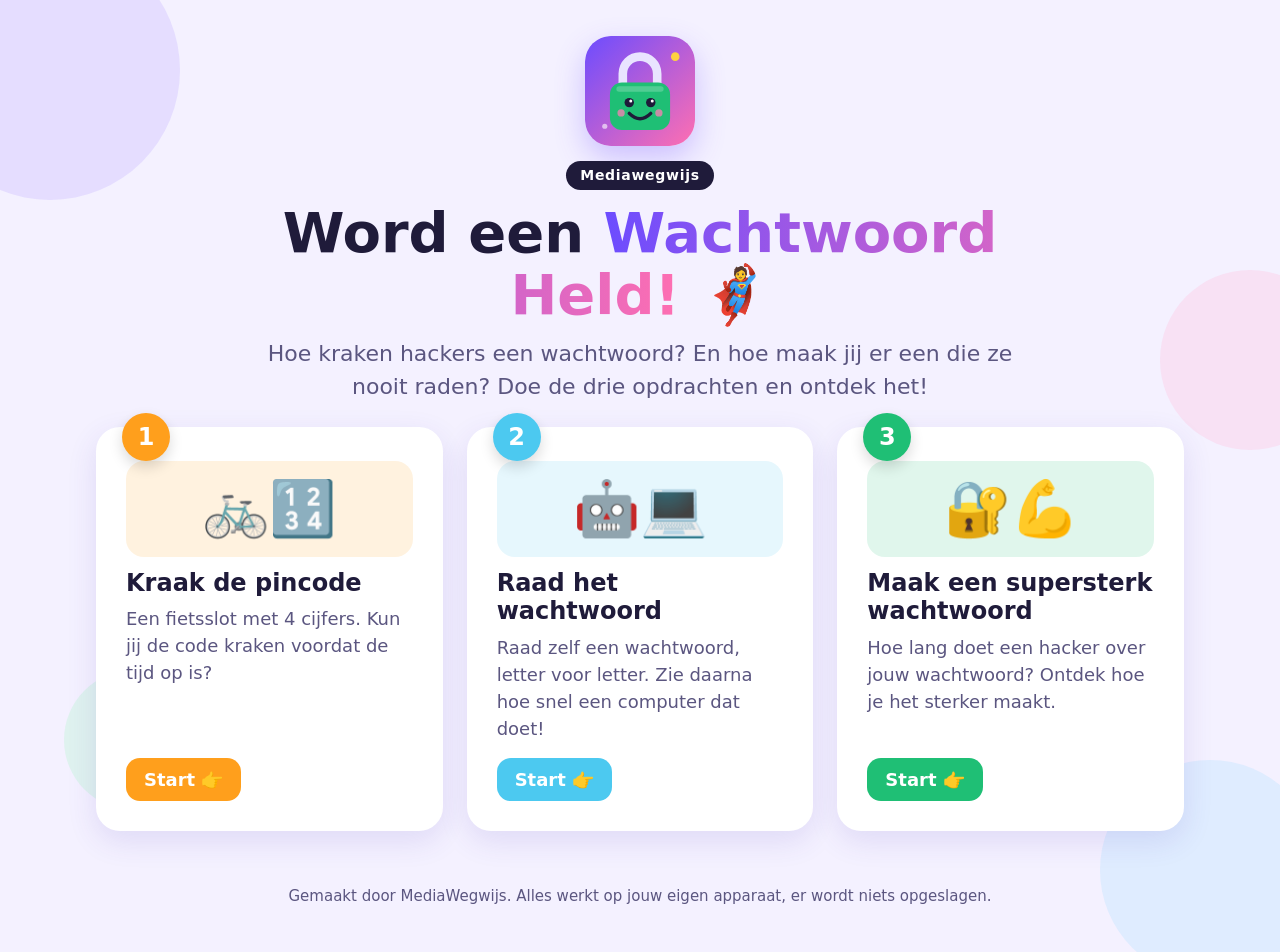
==== commit 88d15615: "Correct spelling of 'MediaWegwijs' to 'Mediawegwijs'" ====
--- a/index.html
+++ b/index.html
@@ -21,7 +21,7 @@
 
   <header class="hero home-hero">
     <img src="favicon.svg" alt="" class="home-logo" width="120" height="120">
-    <p class="badge">MediaWegwijs</p>
+    <p class="badge">Mediawegwijs</p>
     <h1>Word een <span class="highlight">Wachtwoord Held!</span> 🦸</h1>
     <p class="lead">Hoe kraken hackers een wachtwoord? En hoe maak jij er een die ze nooit raden? Doe de drie opdrachten en ontdek het!</p>
   </header>
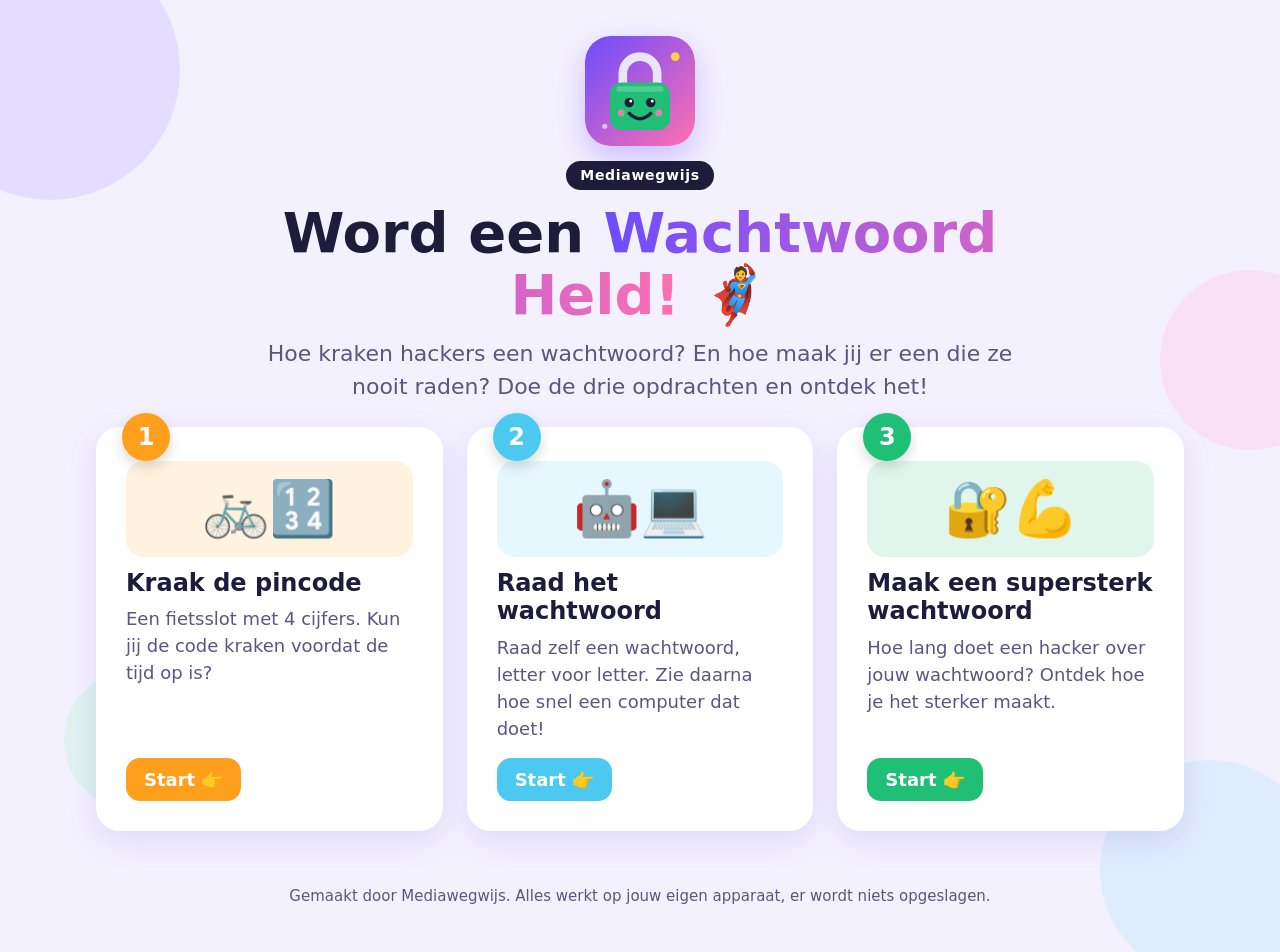
==== commit 257d2954: "Correct spelling of 'MediaWegwijs' to 'Mediawegwijs'" ====
--- a/index.html
+++ b/index.html
@@ -59,7 +59,7 @@
   </main>
 
   <footer>
-    <p>Gemaakt door MediaWegwijs. Alles werkt op jouw eigen apparaat, er wordt niets opgeslagen.</p>
+    <p>Gemaakt door Mediawegwijs. Alles werkt op jouw eigen apparaat, er wordt niets opgeslagen.</p>
   </footer>
 </body>
 </html>
